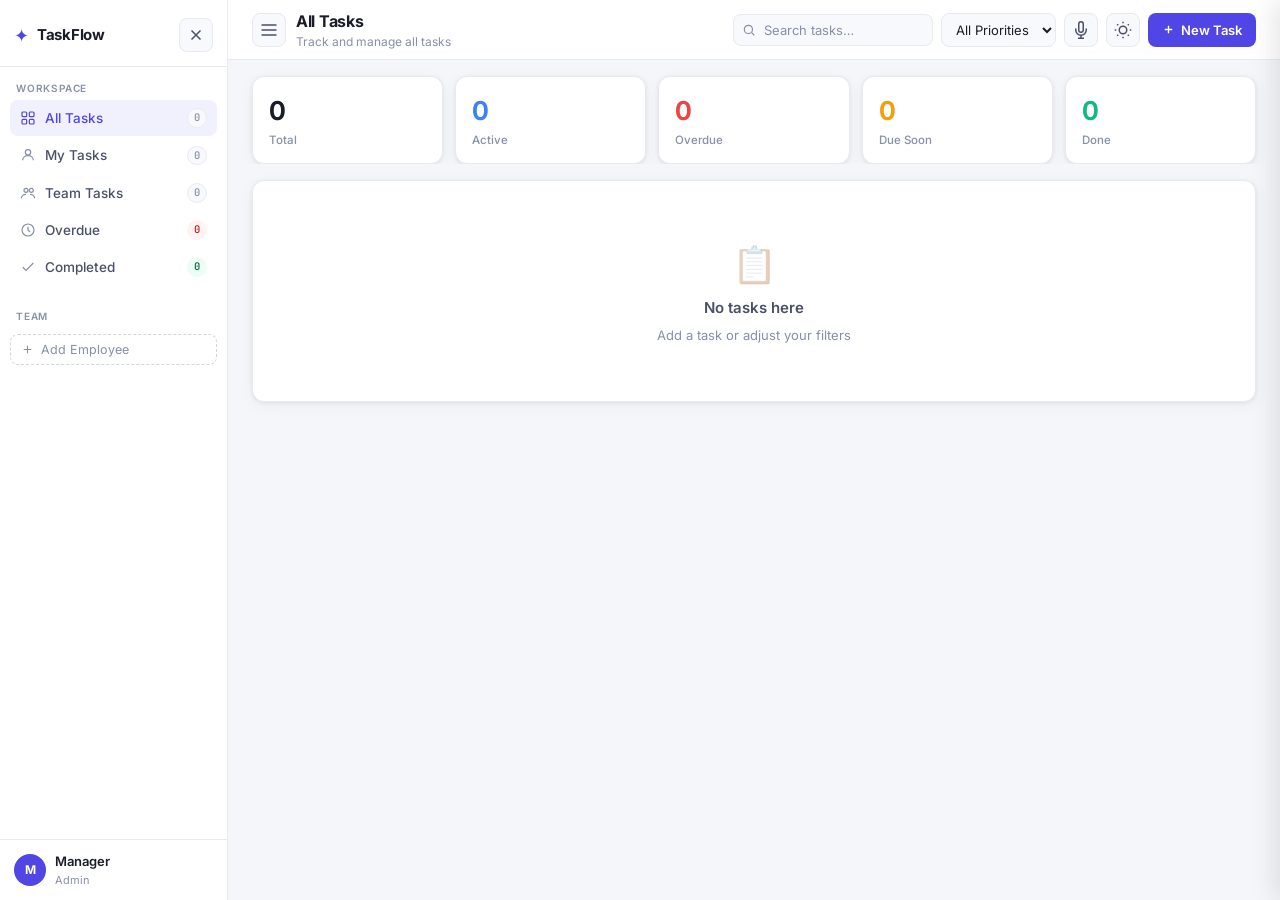
==== index.html @ 816b5caa "first commit" ====
<!DOCTYPE html>
<html lang="en" data-theme="light">
<head>
  <meta charset="UTF-8" />
  <meta name="viewport" content="width=device-width, initial-scale=1.0" />
  <title>TaskFlow</title>
  <link rel="stylesheet" href="style.css" />
  <link rel="preconnect" href="https://fonts.googleapis.com" />
  <link href="https://fonts.googleapis.com/css2?family=Inter:wght@300;400;500;600;700&family=JetBrains+Mono:wght@400;500&display=swap" rel="stylesheet" />
</head>
<body>

<div class="mob-overlay" id="mobOverlay"></div>

<!-- SIDEBAR -->
<aside class="sidebar" id="sidebar">
  <div class="sidebar-top">
    <div class="logo">
      <span class="logo-mark">✦</span>
      <span class="logo-label">TaskFlow</span>
    </div>
    <button class="icon-btn sidebar-close-btn" id="sidebarCloseBtn">
      <svg viewBox="0 0 24 24" fill="none" stroke="currentColor" stroke-width="2" width="18" height="18"><path d="M18 6L6 18M6 6l12 12"/></svg>
    </button>
  </div>

  <nav class="snav">
    <p class="nav-label">WORKSPACE</p>
    <ul class="nav-list">
      <li><a href="#" class="nav-link active" data-view="all">
        <svg class="ni" viewBox="0 0 24 24" fill="none" stroke="currentColor" stroke-width="1.8"><rect x="3" y="3" width="7" height="7" rx="1.5"/><rect x="14" y="3" width="7" height="7" rx="1.5"/><rect x="3" y="14" width="7" height="7" rx="1.5"/><rect x="14" y="14" width="7" height="7" rx="1.5"/></svg>
        All Tasks <span class="nb" id="badge-all">0</span>
      </a></li>
      <li><a href="#" class="nav-link" data-view="my">
        <svg class="ni" viewBox="0 0 24 24" fill="none" stroke="currentColor" stroke-width="1.8"><circle cx="12" cy="8" r="4"/><path d="M4 20c0-4 3.6-7 8-7s8 3 8 7"/></svg>
        My Tasks <span class="nb" id="badge-my">0</span>
      </a></li>
      <li><a href="#" class="nav-link" data-view="team">
        <svg class="ni" viewBox="0 0 24 24" fill="none" stroke="currentColor" stroke-width="1.8"><circle cx="9" cy="8" r="3"/><circle cx="17" cy="8" r="3"/><path d="M2 20c0-3.3 3-6 7-6"/><path d="M22 20c0-3.3-3-6-7-6"/></svg>
        Team Tasks <span class="nb" id="badge-team">0</span>
      </a></li>
      <li><a href="#" class="nav-link" data-view="overdue">
        <svg class="ni" viewBox="0 0 24 24" fill="none" stroke="currentColor" stroke-width="1.8"><circle cx="12" cy="12" r="9"/><path d="M12 7v5l3 3"/></svg>
        Overdue <span class="nb nb-red" id="badge-overdue">0</span>
      </a></li>
      <li><a href="#" class="nav-link" data-view="completed">
        <svg class="ni" viewBox="0 0 24 24" fill="none" stroke="currentColor" stroke-width="1.8"><path d="M20 6L9 17l-5-5"/></svg>
        Completed <span class="nb nb-green" id="badge-completed">0</span>
      </a></li>
    </ul>

    <p class="nav-label" style="margin-top:24px">TEAM</p>
    <ul class="nav-list" id="employeeNav"></ul>
    <button class="add-emp-btn" id="addEmployeeBtn">
      <svg viewBox="0 0 24 24" fill="none" stroke="currentColor" stroke-width="2" width="13" height="13"><path d="M12 5v14M5 12h14"/></svg>
      Add Employee
    </button>
  </nav>

  <div class="sidebar-footer">
    <div class="user-row">
      <div class="av av-indigo" id="userAvatar">M</div>
      <div>
        <div class="u-name" id="userNameSidebar">Manager</div>
        <div class="u-role">Admin</div>
      </div>
    </div>
  </div>
</aside>

<!-- MAIN -->
<div class="main" id="main">

  <header class="topbar">
    <div class="topbar-l">
      <button class="icon-btn mob-menu-btn" id="mobMenuBtn">
        <svg viewBox="0 0 24 24" fill="none" stroke="currentColor" stroke-width="2" width="20" height="20"><path d="M3 12h18M3 6h18M3 18h18"/></svg>
      </button>
      <div>
        <h1 class="pg-title" id="pageTitle">All Tasks</h1>
        <p class="pg-sub" id="pageSubtitle">Track and manage all tasks</p>
      </div>
    </div>
    <div class="topbar-r">
      <div class="search-wrap">
        <svg class="s-ico" viewBox="0 0 24 24" fill="none" stroke="currentColor" stroke-width="2"><circle cx="11" cy="11" r="7"/><path d="M21 21l-4.35-4.35"/></svg>
        <input type="text" id="searchInput" class="s-input" placeholder="Search tasks…" />
      </div>
      <select id="priorityFilter" class="filter-sel">
        <option value="">All Priorities</option>
        <option value="high">High</option>
        <option value="medium">Medium</option>
        <option value="low">Low</option>
      </select>
      <button class="icon-btn" id="voiceBtn" title="Voice to task">
        <svg viewBox="0 0 24 24" fill="none" stroke="currentColor" stroke-width="2" width="18" height="18"><path d="M12 1a3 3 0 013 3v8a3 3 0 01-6 0V4a3 3 0 013-3z"/><path d="M19 10v2a7 7 0 01-14 0v-2"/><line x1="12" y1="19" x2="12" y2="23"/><line x1="8" y1="23" x2="16" y2="23"/></svg>
      </button>
      <button class="icon-btn" id="darkToggle" title="Toggle dark mode">
        <svg id="sunIcon" viewBox="0 0 24 24" fill="none" stroke="currentColor" stroke-width="2" width="18" height="18"><circle cx="12" cy="12" r="5"/><path d="M12 1v2M12 21v2M4.22 4.22l1.42 1.42M18.36 18.36l1.42 1.42M1 12h2M21 12h2M4.22 19.78l1.42-1.42M18.36 5.64l1.42-1.42"/></svg>
        <svg id="moonIcon" viewBox="0 0 24 24" fill="none" stroke="currentColor" stroke-width="2" width="18" height="18" style="display:none"><path d="M21 12.79A9 9 0 1111.21 3 7 7 0 0021 12.79z"/></svg>
      </button>
      <button class="btn-primary" id="addTaskBtn">
        <svg viewBox="0 0 24 24" fill="none" stroke="currentColor" stroke-width="2.5" width="13" height="13"><path d="M12 5v14M5 12h14"/></svg>
        <span class="btn-label">New Task</span>
      </button>
    </div>
  </header>

  <section class="stats-row">
    <div class="stat-card">
      <div class="s-num" id="stat-total">0</div>
      <div class="s-lbl">Total</div>
    </div>
    <div class="stat-card c-blue">
      <div class="s-num" id="stat-active">0</div>
      <div class="s-lbl">Active</div>
    </div>
    <div class="stat-card c-red">
      <div class="s-num" id="stat-overdue">0</div>
      <div class="s-lbl">Overdue</div>
    </div>
    <div class="stat-card c-amber">
      <div class="s-num" id="stat-soon">0</div>
      <div class="s-lbl">Due Soon</div>
    </div>
    <div class="stat-card c-green">
      <div class="s-num" id="stat-done">0</div>
      <div class="s-lbl">Done</div>
    </div>
  </section>

  <section class="task-section">
    <div class="table-wrap">
      <table class="task-table" id="taskTable">
        <thead>
          <tr>
            <th class="tc-chk"></th>
            <th class="tc-task sortable" data-sort="title">Task <span class="sa">↕</span></th>
            <th class="tc-who sortable" data-sort="assignee">Assignee <span class="sa">↕</span></th>
            <th class="tc-pri sortable" data-sort="priority">Priority <span class="sa">↕</span></th>
            <th class="tc-date sortable hide-sm" data-sort="assignedDate">Assigned <span class="sa">↕</span></th>
            <th class="tc-date sortable" data-sort="dueDate">Due <span class="sa">↕</span></th>
            <th class="tc-status sortable hide-sm" data-sort="status">Status <span class="sa">↕</span></th>
            <th class="tc-act"></th>
          </tr>
        </thead>
        <tbody id="taskBody"></tbody>
      </table>
      <div class="empty-state" id="emptyState" style="display:none">
        <div class="e-ico">📋</div>
        <div class="e-title">No tasks here</div>
        <div class="e-sub">Add a task or adjust your filters</div>
      </div>
    </div>
  </section>
</div>

<!-- VOICE PANEL -->
<div class="vp-overlay" id="vpOverlay"></div>
<div class="voice-panel" id="voicePanel">
  <div class="vp-hd">
    <div class="vp-title">
      <svg viewBox="0 0 24 24" fill="none" stroke="currentColor" stroke-width="2" width="15" height="15"><path d="M12 1a3 3 0 013 3v8a3 3 0 01-6 0V4a3 3 0 013-3z"/><path d="M19 10v2a7 7 0 01-14 0v-2"/></svg>
      Voice to Task
    </div>
    <button class="icon-btn" id="vpClose">
      <svg viewBox="0 0 24 24" fill="none" stroke="currentColor" stroke-width="2" width="16" height="16"><path d="M18 6L6 18M6 6l12 12"/></svg>
    </button>
  </div>
  <div class="vp-body">
    <p class="vp-hint">Say the task, who it's for, priority, and due date.</p>
    <p class="vp-example"><em>"Design the homepage, assign to Sarah, high priority, due next Friday"</em></p>
    <div class="vp-transcript" id="vpTranscript">Tap the mic to start…</div>
    <div class="vp-parsed" id="vpParsed" style="display:none"></div>
    <button class="vp-mic" id="vpMicBtn">
      <svg viewBox="0 0 24 24" fill="none" stroke="currentColor" stroke-width="2" width="28" height="28"><path d="M12 1a3 3 0 013 3v8a3 3 0 01-6 0V4a3 3 0 013-3z"/><path d="M19 10v2a7 7 0 01-14 0v-2"/><line x1="12" y1="19" x2="12" y2="23"/><line x1="8" y1="23" x2="16" y2="23"/></svg>
    </button>
    <div class="vp-status" id="vpStatus">Ready</div>
    <div class="vp-acts" id="vpActions" style="display:none">
      <button class="btn-ghost" id="vpRetry">Retry</button>
      <button class="btn-primary" id="vpConfirm">Add Task</button>
    </div>
  </div>
</div>

<!-- MODAL: TASK -->
<div class="modal-overlay" id="taskModal">
  <div class="modal">
    <div class="modal-hd">
      <h2 class="modal-ttl" id="modalTitle">New Task</h2>
      <button class="icon-btn" id="modalClose">
        <svg viewBox="0 0 24 24" fill="none" stroke="currentColor" stroke-width="2.5" width="16" height="16"><path d="M18 6L6 18M6 6l12 12"/></svg>
      </button>
    </div>
    <div class="modal-body">
      <div class="fg">
        <label class="fl">Task Title <span class="req">*</span></label>
        <input type="text" class="fi" id="taskTitle" placeholder="What needs to be done?" />
      </div>
      <div class="fg">
        <label class="fl">Description</label>
        <textarea class="fi fi-ta" id="taskDesc" placeholder="Add details…" rows="2"></textarea>
      </div>
      <div class="fg-row">
        <div class="fg">
          <label class="fl">Assignee <span class="req">*</span></label>
          <select class="fi" id="taskAssignee"></select>
        </div>
        <div class="fg">
          <label class="fl">Priority</label>
          <select class="fi" id="taskPriority">
            <option value="high">🔴 High</option>
            <option value="medium" selected>🟡 Medium</option>
            <option value="low">🟢 Low</option>
          </select>
        </div>
      </div>
      <div class="fg-row">
        <div class="fg">
          <label class="fl">Assigned Date</label>
          <input type="date" class="fi" id="taskAssignedDate" />
        </div>
        <div class="fg">
          <label class="fl">Due Date <span class="req">*</span></label>
          <input type="date" class="fi" id="taskDueDate" />
        </div>
      </div>
      <div class="fg">
        <label class="fl">Tags</label>
        <input type="text" class="fi" id="taskTags" placeholder="design, urgent (comma-separated)" />
      </div>
    </div>
    <div class="modal-ft">
      <button class="btn-ghost" id="modalCancel">Cancel</button>
      <button class="btn-primary" id="modalSave">Save Task</button>
    </div>
  </div>
</div>

<!-- MODAL: EMPLOYEE -->
<div class="modal-overlay" id="employeeModal">
  <div class="modal modal-sm">
    <div class="modal-hd">
      <h2 class="modal-ttl">Add Employee</h2>
      <button class="icon-btn" id="empModalClose">
        <svg viewBox="0 0 24 24" fill="none" stroke="currentColor" stroke-width="2.5" width="16" height="16"><path d="M18 6L6 18M6 6l12 12"/></svg>
      </button>
    </div>
    <div class="modal-body">
      <div class="fg">
        <label class="fl">Name <span class="req">*</span></label>
        <input type="text" class="fi" id="empName" placeholder="Full name" />
      </div>
      <div class="fg">
        <label class="fl">Role</label>
        <input type="text" class="fi" id="empRole" placeholder="e.g. Designer" />
      </div>
    </div>
    <div class="modal-ft">
      <button class="btn-ghost" id="empModalCancel">Cancel</button>
      <button class="btn-primary" id="empModalSave">Add</button>
    </div>
  </div>
</div>

<!-- DRAWER -->
<div class="drawer-bg" id="drawerBg"></div>
<aside class="drawer" id="taskDrawer">
  <div class="drawer-hd">
    <h2 class="drawer-ttl" id="drawerTaskTitle">Task Detail</h2>
    <button class="icon-btn" id="drawerClose">
      <svg viewBox="0 0 24 24" fill="none" stroke="currentColor" stroke-width="2.5" width="16" height="16"><path d="M18 6L6 18M6 6l12 12"/></svg>
    </button>
  </div>
  <div class="drawer-body" id="drawerBody"></div>
</aside>

<div class="toast" id="toast"></div>

<script src="storage.js"></script>
<script src="app.js"></script>
</body>
</html>
---- style.css ----
/* ─── RESET ─────────────────────────────────────────── */
*, *::before, *::after { box-sizing: border-box; margin: 0; padding: 0; }
html { height: 100%; }
body { height: 100%; font-family: 'Inter', system-ui, sans-serif; font-size: 14px; line-height: 1.5; -webkit-font-smoothing: antialiased; }

/* ─── TOKENS: LIGHT ──────────────────────────────────── */
:root {
  --bg:          #f5f6fa;
  --surface:     #ffffff;
  --surface2:    #f8f9fc;
  --border:      #e8eaf0;
  --border2:     #d0d5e0;

  --text:        #1a1d27;
  --text2:       #4a5068;
  --text3:       #8890a8;

  --indigo:      #4f46e5;
  --indigo-h:    #4338ca;
  --indigo-bg:   #eef2ff;
  --indigo-soft: rgba(79,70,229,.08);

  --red:         #ef4444;
  --red-bg:      #fef2f2;
  --red-text:    #b91c1c;

  --amber:       #f59e0b;
  --amber-bg:    #fffbeb;
  --amber-text:  #92400e;

  --green:       #10b981;
  --green-bg:    #ecfdf5;
  --green-text:  #065f46;

  --blue:        #3b82f6;
  --blue-bg:     #eff6ff;

  --sidebar-w:   228px;
  --topbar-h:    60px;
  --radius:      8px;
  --radius-lg:   12px;
  --shadow:      0 1px 4px rgba(0,0,0,.07), 0 4px 16px rgba(0,0,0,.04);
  --shadow-lg:   0 8px 32px rgba(0,0,0,.12);
}

/* ─── TOKENS: DARK ───────────────────────────────────── */
[data-theme="dark"] {
  --bg:          #0f1117;
  --surface:     #1a1d27;
  --surface2:    #1f2235;
  --border:      #2a2e42;
  --border2:     #353a52;

  --text:        #e8eaf0;
  --text2:       #9098b8;
  --text3:       #545d7a;

  --indigo:      #6366f1;
  --indigo-h:    #818cf8;
  --indigo-bg:   #1e1f3a;
  --indigo-soft: rgba(99,102,241,.12);

  --red:         #f87171;
  --red-bg:      #2d1a1a;
  --red-text:    #fca5a5;

  --amber:       #fbbf24;
  --amber-bg:    #271f0d;
  --amber-text:  #fcd34d;

  --green:       #34d399;
  --green-bg:    #0d2620;
  --green-text:  #6ee7b7;

  --blue:        #60a5fa;
  --blue-bg:     #0d1f3a;

  --shadow:      0 1px 4px rgba(0,0,0,.3), 0 4px 16px rgba(0,0,0,.2);
  --shadow-lg:   0 8px 32px rgba(0,0,0,.5);
}

/* ─── LAYOUT ─────────────────────────────────────────── */
body { background: var(--bg); color: var(--text); display: flex; }

.mob-overlay {
  display: none;
  position: fixed; inset: 0;
  background: rgba(0,0,0,.45);
  z-index: 90;
}
.mob-overlay.show { display: block; }

/* ─── SIDEBAR ────────────────────────────────────────── */
.sidebar {
  width: var(--sidebar-w);
  height: 100vh;
  position: fixed; top: 0; left: 0;
  background: var(--surface);
  border-right: 1px solid var(--border);
  display: flex; flex-direction: column;
  z-index: 100;
  transition: transform .25s cubic-bezier(.4,0,.2,1);
  overflow: hidden;
}

.sidebar-top {
  display: flex; align-items: center; justify-content: space-between;
  padding: 18px 14px 14px;
  border-bottom: 1px solid var(--border);
  flex-shrink: 0;
}

.logo { display: flex; align-items: center; gap: 8px; }
.logo-mark { font-size: 18px; color: var(--indigo); }
.logo-label { font-size: 15px; font-weight: 700; color: var(--text); letter-spacing: -.3px; }

.sidebar-close-btn { display: none; }

.snav {
  flex: 1; overflow-y: auto; padding: 14px 10px;
  scrollbar-width: none;
}
.snav::-webkit-scrollbar { display: none; }

.nav-label {
  font-size: 10px; font-weight: 600; letter-spacing: .8px;
  color: var(--text3); padding: 0 6px; margin-bottom: 4px;
}

.nav-list { list-style: none; display: flex; flex-direction: column; gap: 1px; }

.nav-link {
  display: flex; align-items: center; gap: 9px;
  padding: 8px 10px; border-radius: var(--radius);
  color: var(--text2); text-decoration: none;
  font-size: 13.5px; font-weight: 500; cursor: pointer;
  transition: background .13s, color .13s;
  white-space: nowrap; overflow: hidden;
  position: relative;
}
.nav-link:hover { background: var(--surface2); color: var(--text); }
.nav-link.active { background: var(--indigo-soft); color: var(--indigo); }
.nav-link.active .ni { stroke: var(--indigo); }

.ni { width: 16px; height: 16px; flex-shrink: 0; stroke: var(--text3); transition: stroke .13s; }
.nav-link:hover .ni { stroke: var(--text); }

.nb {
  margin-left: auto; background: var(--surface2);
  color: var(--text3); font-family: 'JetBrains Mono', monospace;
  font-size: 10.5px; font-weight: 500;
  padding: 1px 6px; border-radius: 20px; flex-shrink: 0;
  border: 1px solid var(--border);
}
.nb-red { background: var(--red-bg); color: var(--red-text); border-color: transparent; }
.nb-green { background: var(--green-bg); color: var(--green-text); border-color: transparent; }

.av-nav {
  width: 22px; height: 22px; border-radius: 50%;
  color: #fff; font-size: 10px; font-weight: 700;
  display: flex; align-items: center; justify-content: center;
  flex-shrink: 0;
}

.emp-del {
  margin-left: auto; background: none; border: none;
  color: var(--text3); cursor: pointer; font-size: 15px;
  width: 18px; height: 18px; border-radius: 50%;
  display: flex; align-items: center; justify-content: center;
  opacity: 0; transition: opacity .13s, background .13s, color .13s;
  flex-shrink: 0;
}
.nav-link:hover .emp-del { opacity: 1; }
.emp-del:hover { background: var(--red-bg); color: var(--red); }

.add-emp-btn {
  display: flex; align-items: center; gap: 7px;
  width: 100%; padding: 7px 10px; margin-top: 6px;
  background: none; border: 1.5px dashed var(--border2);
  border-radius: var(--radius); color: var(--text3);
  font-size: 12.5px; font-family: 'Inter', sans-serif;
  cursor: pointer; transition: border-color .13s, color .13s;
}
.add-emp-btn:hover { border-color: var(--indigo); color: var(--indigo); }

.sidebar-footer {
  padding: 12px 14px; border-top: 1px solid var(--border); flex-shrink: 0;
}
.user-row { display: flex; align-items: center; gap: 9px; }
.av {
  width: 32px; height: 32px; border-radius: 50%; flex-shrink: 0;
  color: #fff; font-size: 12px; font-weight: 700;
  display: flex; align-items: center; justify-content: center;
}
.av-indigo { background: var(--indigo); }
.u-name { font-size: 13px; font-weight: 600; color: var(--text); }
.u-role { font-size: 11px; color: var(--text3); }

/* ─── MAIN ───────────────────────────────────────────── */
.main {
  margin-left: var(--sidebar-w);
  flex: 1; min-height: 100vh; display: flex; flex-direction: column;
  transition: margin-left .25s cubic-bezier(.4,0,.2,1);
}

/* ─── TOPBAR ─────────────────────────────────────────── */
.topbar {
  display: flex; align-items: center; justify-content: space-between;
  gap: 12px; padding: 0 24px;
  height: var(--topbar-h); flex-shrink: 0;
  background: var(--surface); border-bottom: 1px solid var(--border);
  position: sticky; top: 0; z-index: 50;
  flex-wrap: wrap;
}

.topbar-l { display: flex; align-items: center; gap: 10px; }
.pg-title { font-size: 16px; font-weight: 700; color: var(--text); letter-spacing: -.3px; }
.pg-sub { font-size: 12px; color: var(--text3); }

.topbar-r { display: flex; align-items: center; gap: 8px; }

.mob-menu-btn { display: none; }

.search-wrap { position: relative; }
.s-ico {
  position: absolute; left: 9px; top: 50%; transform: translateY(-50%);
  color: var(--text3); width: 14px; height: 14px; pointer-events: none;
}
.s-input {
  padding: 7px 10px 7px 30px;
  border: 1.5px solid var(--border); border-radius: var(--radius);
  background: var(--surface2); color: var(--text);
  font-family: 'Inter', sans-serif; font-size: 13px;
  width: 200px; outline: none;
  transition: border-color .13s, box-shadow .13s, width .2s;
}
.s-input:focus {
  border-color: var(--indigo); width: 240px;
  box-shadow: 0 0 0 3px var(--indigo-soft);
}
.s-input::placeholder { color: var(--text3); }

.filter-sel {
  padding: 7px 10px; border: 1.5px solid var(--border);
  border-radius: var(--radius); background: var(--surface2);
  color: var(--text); font-family: 'Inter', sans-serif;
  font-size: 13px; cursor: pointer; outline: none;
}

/* ─── BUTTONS ────────────────────────────────────────── */
.icon-btn {
  width: 34px; height: 34px; border-radius: var(--radius);
  background: var(--surface2); border: 1.5px solid var(--border);
  color: var(--text2); cursor: pointer;
  display: flex; align-items: center; justify-content: center;
  transition: background .13s, color .13s, border-color .13s;
  flex-shrink: 0;
}
.icon-btn:hover { background: var(--border); color: var(--text); }
.icon-btn.active { background: var(--indigo-soft); border-color: var(--indigo); color: var(--indigo); }

.btn-primary {
  display: inline-flex; align-items: center; gap: 6px;
  padding: 0 14px; height: 34px;
  background: var(--indigo); color: #fff;
  border: none; border-radius: var(--radius);
  font-family: 'Inter', sans-serif; font-size: 13px; font-weight: 600;
  cursor: pointer; white-space: nowrap;
  transition: background .13s, transform .1s, box-shadow .13s;
}
.btn-primary:hover { background: var(--indigo-h); box-shadow: 0 4px 12px rgba(79,70,229,.3); }
.btn-primary:active { transform: scale(.97); }

.btn-ghost {
  display: inline-flex; align-items: center; gap: 6px;
  padding: 0 14px; height: 34px;
  background: var(--surface2); color: var(--text2);
  border: 1.5px solid var(--border); border-radius: var(--radius);
  font-family: 'Inter', sans-serif; font-size: 13px; font-weight: 500;
  cursor: pointer; transition: background .13s;
}
.btn-ghost:hover { background: var(--border); }

.btn-success {
  display: inline-flex; align-items: center; gap: 6px;
  padding: 0 14px; height: 34px;
  background: var(--green); color: #fff;
  border: none; border-radius: var(--radius);
  font-family: 'Inter', sans-serif; font-size: 13px; font-weight: 600;
  cursor: pointer; transition: background .13s;
}
.btn-success:hover { background: #059669; }

/* ─── STATS ──────────────────────────────────────────── */
.stats-row {
  display: flex; gap: 12px;
  padding: 16px 24px 0; flex-wrap: nowrap; overflow-x: auto;
  scrollbar-width: none;
}
.stats-row::-webkit-scrollbar { display: none; }

.stat-card {
  flex: 1; min-width: 90px;
  background: var(--surface); border: 1px solid var(--border);
  border-radius: var(--radius-lg); padding: 14px 16px;
  box-shadow: var(--shadow);
}
.s-num {
  font-size: 26px; font-weight: 700; letter-spacing: -1px;
  color: var(--text); font-variant-numeric: tabular-nums;
}
.s-lbl { font-size: 11.5px; color: var(--text3); margin-top: 2px; font-weight: 500; }

.c-blue .s-num { color: var(--blue); }
.c-red .s-num  { color: var(--red); }
.c-amber .s-num { color: var(--amber); }
.c-green .s-num { color: var(--green); }

/* ─── TASK TABLE ─────────────────────────────────────── */
.task-section { padding: 16px 24px 40px; flex: 1; }

.table-wrap {
  background: var(--surface); border: 1px solid var(--border);
  border-radius: var(--radius-lg); box-shadow: var(--shadow);
  overflow: hidden;
}

.task-table { width: 100%; border-collapse: collapse; font-size: 13px; }

.task-table thead th {
  background: var(--surface2); color: var(--text3);
  font-size: 11px; font-weight: 600; letter-spacing: .4px;
  text-transform: uppercase; padding: 10px 12px;
  text-align: left; border-bottom: 1px solid var(--border);
  white-space: nowrap; user-select: none;
}
.task-table thead th.sortable { cursor: pointer; }
.task-table thead th.sortable:hover { color: var(--text2); }
.sa { font-size: 9px; margin-left: 2px; }

.task-table tbody tr {
  border-bottom: 1px solid var(--border);
  transition: background .1s; cursor: pointer;
}
.task-table tbody tr:last-child { border-bottom: none; }
.task-table tbody tr:hover { background: var(--surface2); }

.task-table td { padding: 11px 12px; vertical-align: middle; }

.tc-chk { width: 36px; padding-left: 14px !important; }
.tc-task { min-width: 180px; }
.tc-who { width: 150px; }
.tc-pri { width: 90px; }
.tc-date { width: 110px; }
.tc-status { width: 100px; }
.tc-act { width: 72px; }

/* Row state indicators */
.row-overdue td:first-child { box-shadow: inset 3px 0 0 var(--red); }
.row-soon    td:first-child { box-shadow: inset 3px 0 0 var(--amber); }
.row-done { opacity: .55; }
.row-done .t-title { text-decoration: line-through; color: var(--text3); }

/* Task title cell */
.t-cell { display: flex; flex-direction: column; gap: 3px; }
.t-title { font-weight: 500; color: var(--text); line-height: 1.3; }
.t-tags { display: flex; gap: 3px; flex-wrap: wrap; }
.tag {
  font-size: 10.5px; background: var(--indigo-bg);
  color: var(--indigo); padding: 1px 6px; border-radius: 20px; font-weight: 500;
}

/* Assignee */
.who-chip { display: flex; align-items: center; gap: 7px; }
.who-av {
  width: 24px; height: 24px; border-radius: 50%;
  color: #fff; font-size: 10px; font-weight: 700;
  display: flex; align-items: center; justify-content: center; flex-shrink: 0;
}
.who-name { font-size: 12.5px; color: var(--text2); }

/* Date */
.dt { font-family: 'JetBrains Mono', monospace; font-size: 12px; color: var(--text2); }
.dt-over { color: var(--red); font-weight: 600; }
.dt-soon  { color: var(--amber); font-weight: 600; }

/* Badges */
.badge {
  display: inline-flex; align-items: center;
  padding: 2px 8px; border-radius: 20px;
  font-size: 11.5px; font-weight: 600; white-space: nowrap;
}
.b-ok     { background: var(--green-bg); color: var(--green-text); }
.b-over   { background: var(--red-bg); color: var(--red-text); }
.b-soon   { background: var(--amber-bg); color: var(--amber-text); }
.b-done   { background: var(--indigo-bg); color: var(--indigo); }
.b-none   { background: var(--surface2); color: var(--text3); }

.bp-high   { background: var(--red-bg); color: var(--red-text); }
.bp-medium { background: var(--amber-bg); color: var(--amber-text); }
.bp-low    { background: var(--green-bg); color: var(--green-text); }

/* Row actions */
.row-acts { display: flex; gap: 3px; opacity: 0; transition: opacity .13s; }
.task-table tbody tr:hover .row-acts { opacity: 1; }
.ra-btn {
  width: 28px; height: 28px; border: none;
  background: var(--surface2); border-radius: 6px;
  color: var(--text3); cursor: pointer;
  display: flex; align-items: center; justify-content: center;
  transition: background .13s, color .13s;
}
.ra-btn:hover { background: var(--indigo-bg); color: var(--indigo); }
.ra-del:hover { background: var(--red-bg); color: var(--red); }

/* Checkbox */
input[type="checkbox"] {
  width: 15px; height: 15px; cursor: pointer; accent-color: var(--indigo);
}

/* Empty state */
.empty-state {
  display: flex; flex-direction: column; align-items: center;
  justify-content: center; padding: 56px 20px; gap: 6px; text-align: center;
}
.e-ico { font-size: 36px; opacity: .35; }
.e-title { font-size: 15px; font-weight: 600; color: var(--text2); }
.e-sub { font-size: 13px; color: var(--text3); }

/* ─── VOICE PANEL ────────────────────────────────────── */
.vp-overlay {
  display: none; position: fixed; inset: 0;
  background: rgba(0,0,0,.4); z-index: 195;
}
.vp-overlay.show { display: block; }

.voice-panel {
  position: fixed; bottom: 24px; right: 24px;
  width: 340px;
  background: var(--surface); border: 1px solid var(--border);
  border-radius: var(--radius-lg); box-shadow: var(--shadow-lg);
  z-index: 200;
  transform: translateY(20px) scale(.96);
  opacity: 0; pointer-events: none;
  transition: transform .22s cubic-bezier(.4,0,.2,1), opacity .22s;
}
.voice-panel.show {
  transform: translateY(0) scale(1);
  opacity: 1; pointer-events: all;
}

.vp-hd {
  display: flex; align-items: center; justify-content: space-between;
  padding: 14px 16px 10px; border-bottom: 1px solid var(--border);
}
.vp-title {
  display: flex; align-items: center; gap: 7px;
  font-size: 13.5px; font-weight: 600; color: var(--text);
}
.vp-body {
  padding: 16px; display: flex; flex-direction: column;
  align-items: center; gap: 12px;
}
.vp-hint { font-size: 12px; color: var(--text3); text-align: center; }
.vp-example { font-size: 11.5px; color: var(--text3); text-align: center; line-height: 1.5; }

.vp-transcript {
  width: 100%; min-height: 54px; padding: 10px 12px;
  background: var(--surface2); border: 1px solid var(--border);
  border-radius: var(--radius); font-size: 13px; color: var(--text2);
  line-height: 1.5; text-align: center;
}
.vp-parsed {
  width: 100%; padding: 10px 12px;
  background: var(--green-bg); border: 1px solid var(--green);
  border-radius: var(--radius); font-size: 12px; color: var(--green-text);
  line-height: 1.7;
}

.vp-mic {
  width: 60px; height: 60px; border-radius: 50%;
  background: var(--indigo); color: #fff; border: none; cursor: pointer;
  display: flex; align-items: center; justify-content: center;
  transition: background .13s, transform .1s, box-shadow .13s;
  box-shadow: 0 4px 16px rgba(79,70,229,.35);
}
.vp-mic:hover { background: var(--indigo-h); transform: scale(1.05); }
.vp-mic.recording {
  background: var(--red); animation: pulse 1.2s ease-in-out infinite;
  box-shadow: 0 4px 16px rgba(239,68,68,.4);
}
@keyframes pulse {
  0%, 100% { transform: scale(1); }
  50% { transform: scale(1.08); }
}

.vp-status { font-size: 12px; color: var(--text3); }
.vp-acts { display: flex; gap: 8px; width: 100%; }
.vp-acts .btn-ghost, .vp-acts .btn-primary { flex: 1; justify-content: center; }

/* ─── MODALS ─────────────────────────────────────────── */
.modal-overlay {
  position: fixed; inset: 0;
  background: rgba(0,0,0,.45); backdrop-filter: blur(2px);
  z-index: 300; display: none;
  align-items: center; justify-content: center; padding: 16px;
}
.modal-overlay.open { display: flex; }

.modal {
  background: var(--surface); border: 1px solid var(--border);
  border-radius: var(--radius-lg); width: 100%; max-width: 480px;
  box-shadow: var(--shadow-lg); animation: slideUp .2s ease;
  max-height: 90vh; display: flex; flex-direction: column;
}
.modal-sm { max-width: 360px; }

@keyframes slideUp {
  from { opacity: 0; transform: translateY(16px); }
  to   { opacity: 1; transform: translateY(0); }
}

.modal-hd {
  display: flex; align-items: center; justify-content: space-between;
  padding: 18px 20px 14px; border-bottom: 1px solid var(--border); flex-shrink: 0;
}
.modal-ttl { font-size: 15px; font-weight: 700; color: var(--text); }

.modal-body {
  padding: 18px 20px; display: flex; flex-direction: column;
  gap: 14px; overflow-y: auto;
}
.modal-ft {
  display: flex; justify-content: flex-end; gap: 8px;
  padding: 14px 20px; border-top: 1px solid var(--border); flex-shrink: 0;
}

/* Form */
.fg { display: flex; flex-direction: column; gap: 4px; }
.fg-row { display: grid; grid-template-columns: 1fr 1fr; gap: 12px; }
.fl { font-size: 12px; font-weight: 600; color: var(--text2); }
.req { color: var(--red); }

.fi {
  padding: 8px 10px; border: 1.5px solid var(--border);
  border-radius: var(--radius); background: var(--surface2);
  color: var(--text); font-family: 'Inter', sans-serif; font-size: 13px;
  outline: none; width: 100%;
  transition: border-color .13s, box-shadow .13s;
}
.fi:focus { border-color: var(--indigo); box-shadow: 0 0 0 3px var(--indigo-soft); }
.fi::placeholder { color: var(--text3); }
.fi-ta { resize: vertical; min-height: 60px; }
.fi.err { border-color: var(--red); box-shadow: 0 0 0 3px var(--red-bg); animation: shake .3s ease; }
@keyframes shake {
  0%,100% { transform: translateX(0); }
  25%      { transform: translateX(-4px); }
  75%      { transform: translateX(4px); }
}

/* ─── DRAWER ─────────────────────────────────────────── */
.drawer-bg {
  display: none; position: fixed; inset: 0;
  background: rgba(0,0,0,.35); z-index: 150;
}
.drawer-bg.show { display: block; }

.drawer {
  position: fixed; top: 0; right: 0;
  width: 340px; height: 100vh;
  background: var(--surface); border-left: 1px solid var(--border);
  box-shadow: -6px 0 24px rgba(0,0,0,.10);
  z-index: 160; display: flex; flex-direction: column;
  transform: translateX(100%);
  transition: transform .24s cubic-bezier(.4,0,.2,1);
}
.drawer.open { transform: translateX(0); }

.drawer-hd {
  display: flex; align-items: center; justify-content: space-between;
  padding: 18px 18px 14px; border-bottom: 1px solid var(--border); flex-shrink: 0;
}
.drawer-ttl { font-size: 14px; font-weight: 700; color: var(--text); flex: 1; margin-right: 10px; }
.drawer-body { flex: 1; overflow-y: auto; padding: 18px; display: flex; flex-direction: column; gap: 16px; }

.d-row { display: flex; gap: 16px; }
.d-field { display: flex; flex-direction: column; gap: 5px; flex: 1; }
.d-label { font-size: 10.5px; font-weight: 600; letter-spacing: .5px; text-transform: uppercase; color: var(--text3); }
.d-val { font-size: 13px; color: var(--text2); font-family: 'JetBrains Mono', monospace; }
.d-desc { font-size: 13px; color: var(--text2); line-height: 1.6; white-space: pre-wrap; }
.d-acts { display: flex; flex-direction: column; gap: 8px; margin-top: auto; padding-top: 12px; border-top: 1px solid var(--border); }

/* ─── TOAST ──────────────────────────────────────────── */
.toast {
  position: fixed; bottom: 20px; left: 50%; z-index: 9999;
  transform: translateX(-50%) translateY(12px);
  background: var(--text); color: var(--surface);
  padding: 9px 18px; border-radius: 30px;
  font-size: 13px; font-weight: 500;
  opacity: 0; pointer-events: none;
  transition: opacity .2s, transform .2s;
  white-space: nowrap;
}
.toast.show { opacity: 1; transform: translateX(-50%) translateY(0); }

/* ─── SCROLLBAR ──────────────────────────────────────── */
::-webkit-scrollbar { width: 4px; height: 4px; }
::-webkit-scrollbar-track { background: transparent; }
::-webkit-scrollbar-thumb { background: var(--border2); border-radius: 10px; }

/* ─── HIDE helpers ───────────────────────────────────── */
.hide-sm { }

/* ─── RESPONSIVE: ≤ 900px ────────────────────────────── */
@media (max-width: 900px) {
  :root { --sidebar-w: 228px; }

  .sidebar {
    transform: translateX(-100%);
    box-shadow: var(--shadow-lg);
  }
  .sidebar.mob-open { transform: translateX(0); }
  .sidebar-close-btn { display: flex; }
  .mob-menu-btn { display: flex; }
  .main { margin-left: 0; }

  .hide-sm { display: none; }

  .stats-row { padding: 12px 16px 0; gap: 8px; }
  .stat-card { padding: 10px 12px; min-width: 70px; }
  .s-num { font-size: 22px; }

  .topbar { padding: 0 16px; }
  .pg-sub { display: none; }

  .task-section { padding: 12px 16px 30px; }

  .filter-sel { display: none; }

  .s-input { width: 160px; }
  .s-input:focus { width: 180px; }
}

/* ─── RESPONSIVE: ≤ 600px ────────────────────────────── */
@media (max-width: 600px) {
  .topbar { height: auto; padding: 10px 14px; }
  .topbar-r { gap: 6px; }
  .btn-label { display: none; }
  .btn-primary { padding: 0 10px; }

  .s-input { width: 130px; }
  .s-input:focus { width: 150px; }

  .stats-row { padding: 10px 14px 0; }
  .stat-card { padding: 9px 10px; min-width: 60px; }
  .s-num { font-size: 20px; }
  .s-lbl { font-size: 10.5px; }

  .task-section { padding: 10px 14px 24px; }

  .tc-who, .tc-pri { display: none; }

  .modal { border-radius: var(--radius); }
  .fg-row { grid-template-columns: 1fr; }

  .drawer { width: 100%; border-radius: var(--radius-lg) var(--radius-lg) 0 0; height: 85vh; top: auto; bottom: 0; transform: translateY(100%); }
  .drawer.open { transform: translateY(0); }

  .voice-panel { width: calc(100vw - 28px); right: 14px; bottom: 14px; }
}

/* ─── RESPONSIVE: ≤ 400px ────────────────────────────── */
@media (max-width: 400px) {
  .tc-date { display: none; }
}
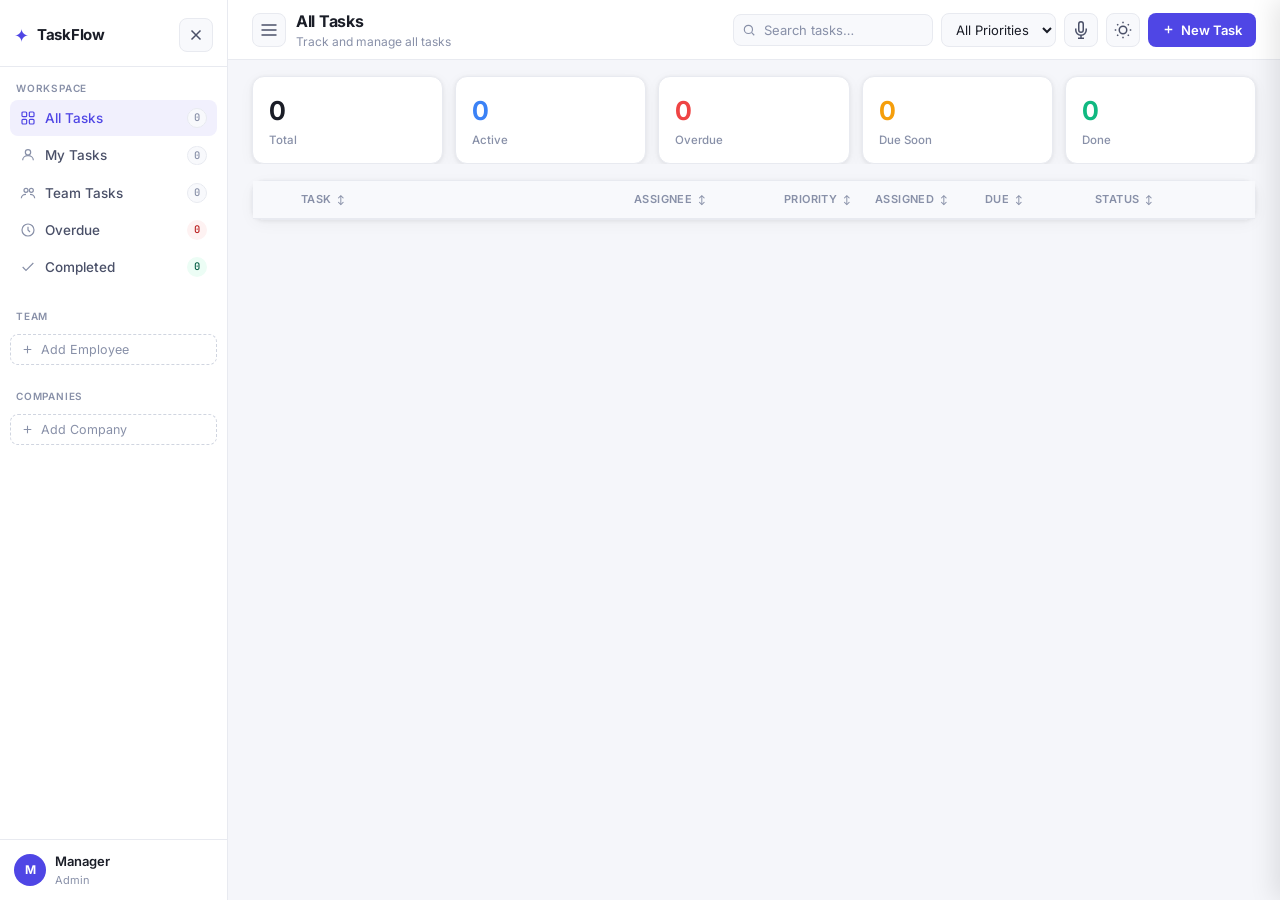
==== commit 556cb168: "Add Company Feature" ====
--- a/index.html
+++ b/index.html
@@ -54,6 +54,13 @@
     <button class="add-emp-btn" id="addEmployeeBtn">
       <svg viewBox="0 0 24 24" fill="none" stroke="currentColor" stroke-width="2" width="13" height="13"><path d="M12 5v14M5 12h14"/></svg>
       Add Employee
+    </button>
+
+    <p class="nav-label" style="margin-top:24px">COMPANIES</p>
+    <ul class="nav-list" id="companyNav"></ul>
+    <button class="add-emp-btn" id="addCompanyBtn">
+      <svg viewBox="0 0 24 24" fill="none" stroke="currentColor" stroke-width="2" width="13" height="13"><path d="M12 5v14M5 12h14"/></svg>
+      Add Company
     </button>
   </nav>
 
@@ -215,6 +222,12 @@
           </select>
         </div>
       </div>
+      <div class="fg">
+        <label class="fl">Company</label>
+        <select class="fi" id="taskCompany">
+          <option value="">No Company</option>
+        </select>
+      </div>
       <div class="fg-row">
         <div class="fg">
           <label class="fl">Assigned Date</label>
@@ -263,6 +276,28 @@
   </div>
 </div>
 
+<!-- MODAL: COMPANY -->
+<div class="modal-overlay" id="companyModal">
+  <div class="modal modal-sm">
+    <div class="modal-hd">
+      <h2 class="modal-ttl">Add Company</h2>
+      <button class="icon-btn" id="coModalClose">
+        <svg viewBox="0 0 24 24" fill="none" stroke="currentColor" stroke-width="2.5" width="16" height="16"><path d="M18 6L6 18M6 6l12 12"/></svg>
+      </button>
+    </div>
+    <div class="modal-body">
+      <div class="fg">
+        <label class="fl">Company Name <span class="req">*</span></label>
+        <input type="text" class="fi" id="coName" placeholder="e.g. Acme Corp" />
+      </div>
+    </div>
+    <div class="modal-ft">
+      <button class="btn-ghost" id="coModalCancel">Cancel</button>
+      <button class="btn-primary" id="coModalSave">Add</button>
+    </div>
+  </div>
+</div>
+
 <!-- DRAWER -->
 <div class="drawer-bg" id="drawerBg"></div>
 <aside class="drawer" id="taskDrawer">
--- a/style.css
+++ b/style.css
@@ -99,7 +99,7 @@
   border-right: 1px solid var(--border);
   display: flex; flex-direction: column;
   z-index: 100;
-  transition: transform .25s cubic-bezier(.4,0,.2,1);
+  transition: transform .25s cubic-bezier(.4,0,.2,1), width .25s cubic-bezier(.4,0,.2,1);
   overflow: hidden;
 }
 
@@ -114,7 +114,10 @@
 .logo-mark { font-size: 18px; color: var(--indigo); }
 .logo-label { font-size: 15px; font-weight: 700; color: var(--text); letter-spacing: -.3px; }
 
-.sidebar-close-btn { display: none; }
+.sidebar-close-btn { display: flex; }
+.sidebar.collapsed { width: 0; border-right: none; }
+.sidebar.collapsed ~ .main,
+.main.sidebar-collapsed { margin-left: 0; }
 
 .snav {
   flex: 1; overflow-y: auto; padding: 14px 10px;
@@ -317,15 +320,17 @@
 .c-green .s-num { color: var(--green); }
 
 /* ─── TASK TABLE ─────────────────────────────────────── */
-.task-section { padding: 16px 24px 40px; flex: 1; }
+.task-section { padding: 16px 24px 40px; flex: 1; overflow: visible; }
 
 .table-wrap {
   background: var(--surface); border: 1px solid var(--border);
   border-radius: var(--radius-lg); box-shadow: var(--shadow);
-  overflow: hidden;
+  overflow: visible;
 }
 
 .task-table { width: 100%; border-collapse: collapse; font-size: 13px; }
+
+.task-table thead tr { position: relative; z-index: 20; }
 
 .task-table thead th {
   background: var(--surface2); color: var(--text3);
@@ -426,6 +431,69 @@
 .e-ico { font-size: 36px; opacity: .35; }
 .e-title { font-size: 15px; font-weight: 600; color: var(--text2); }
 .e-sub { font-size: 13px; color: var(--text3); }
+
+/* ─── PAGE LOAD ANIMATION ────────────────────────────── */
+@keyframes fadeUp {
+  from { opacity: 0; transform: translateY(18px); }
+  to   { opacity: 1; transform: translateY(0); }
+}
+
+@media (min-width: 901px) {
+  .sidebar { animation: fadeUp .35s ease both; }
+}
+
+.topbar      { animation: fadeUp .35s .08s ease both; }
+.stats-row   { animation: fadeUp .35s .16s ease both; }
+.task-section{ animation: fadeUp .35s .24s ease both; }
+
+/* ─── STAT CARDS hover lift ──────────────────────────── */
+.stat-card {
+  transition: transform .2s ease, box-shadow .2s ease;
+}
+.stat-card:hover {
+  transform: translateY(-4px);
+  box-shadow: 0 8px 24px rgba(0,0,0,.12);
+}
+
+/* ─── TASK ROW hover lift ────────────────────────────── */
+/* REPLACE the existing task row hover rules with: */
+.task-table tbody tr {
+  border-bottom: 1px solid var(--border);
+  transition: background .15s, transform .2s ease, box-shadow .2s ease;
+  cursor: pointer;
+  position: relative;
+}
+.task-table tbody tr:hover {
+  background: var(--surface2);
+  transform: translateY(-6px) scale(1.01);
+  box-shadow: 0 16px 40px rgba(0,0,0,.09);
+  z-index: 1;
+}
+@media (max-width: 900px) {
+  .task-table tbody tr:hover {
+    transform: none;
+    box-shadow: none;
+  }
+}
+
+/* ─── TASK ROW staggered fade-in ─────────────────────── */
+@keyframes rowIn {
+  from { opacity: 0; transform: translateY(10px); }
+  to   { opacity: 1; transform: translateY(0); }
+}
+.task-table tbody tr {
+  animation: rowIn .25s ease both;
+}
+.task-table tbody tr:nth-child(1)  { animation-delay: .03s; }
+.task-table tbody tr:nth-child(2)  { animation-delay: .06s; }
+.task-table tbody tr:nth-child(3)  { animation-delay: .09s; }
+.task-table tbody tr:nth-child(4)  { animation-delay: .12s; }
+.task-table tbody tr:nth-child(5)  { animation-delay: .15s; }
+.task-table tbody tr:nth-child(6)  { animation-delay: .18s; }
+.task-table tbody tr:nth-child(7)  { animation-delay: .21s; }
+.task-table tbody tr:nth-child(8)  { animation-delay: .24s; }
+.task-table tbody tr:nth-child(9)  { animation-delay: .27s; }
+.task-table tbody tr:nth-child(10) { animation-delay: .30s; }
 
 /* ─── VOICE PANEL ────────────────────────────────────── */
 .vp-overlay {
@@ -643,8 +711,9 @@
 
 /* ─── RESPONSIVE: ≤ 600px ────────────────────────────── */
 @media (max-width: 600px) {
-  .topbar { height: auto; padding: 10px 14px; }
-  .topbar-r { gap: 6px; }
+  .topbar { height: auto; padding: 10px 14px; flex-wrap: wrap; gap: 8px; }
+  .topbar-l { flex: 1; min-width: 0; }
+  .topbar-r { gap: 6px; flex-wrap: wrap; }
   .btn-label { display: none; }
   .btn-primary { padding: 0 10px; }
 
@@ -668,7 +737,14 @@
 
   .voice-panel { width: calc(100vw - 28px); right: 14px; bottom: 14px; }
 }
-
+.row-acts { opacity: 1; }
+
+@media (max-width: 360px) {
+  .stats-row { gap: 6px; }
+  .stat-card { padding: 8px; min-width: 52px; }
+  .s-num { font-size: 18px; }
+  .s-lbl { font-size: 10px; }
+}
 /* ─── RESPONSIVE: ≤ 400px ────────────────────────────── */
 @media (max-width: 400px) {
   .tc-date { display: none; }
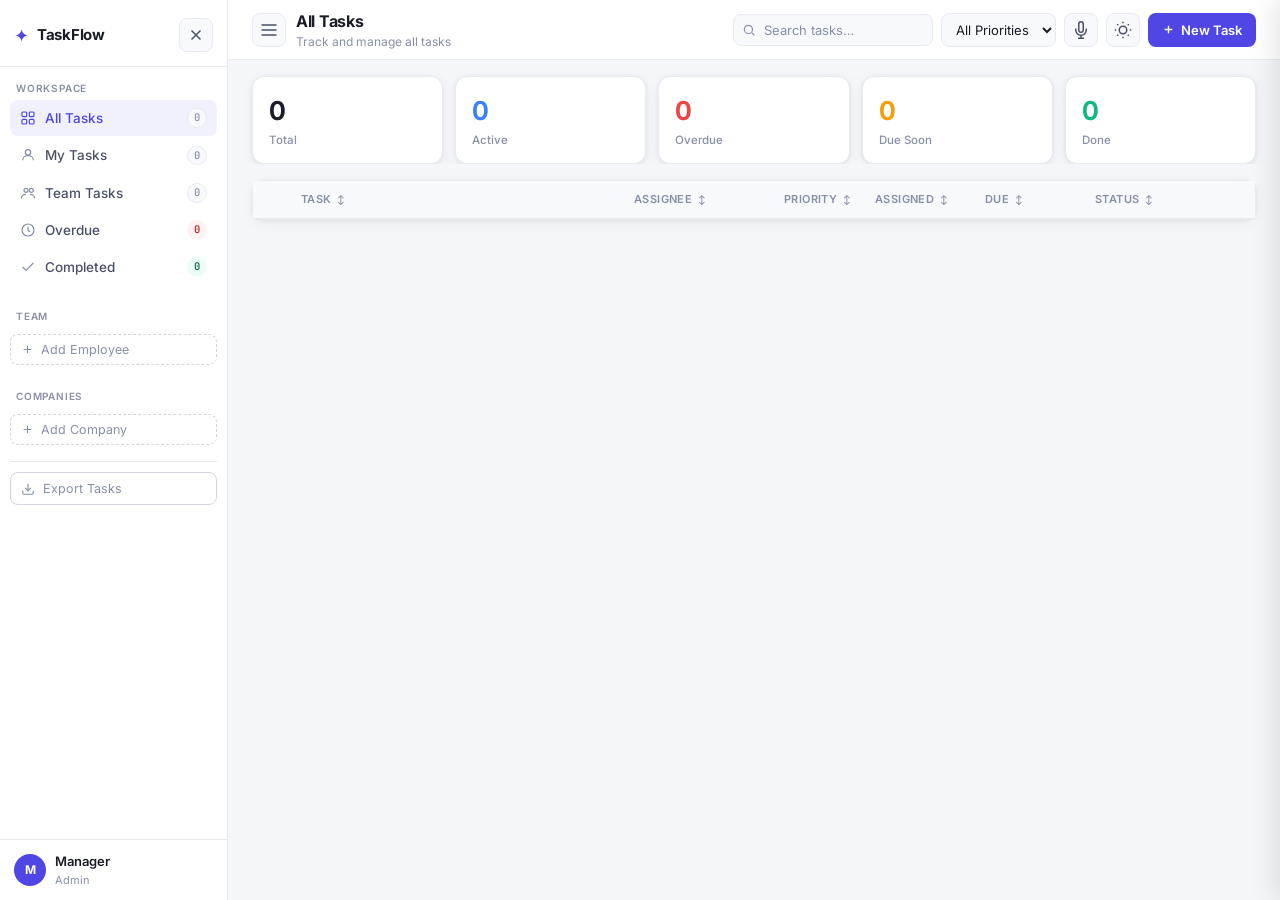
==== commit 9dac8602: "Final Chnages" ====
--- a/index.html
+++ b/index.html
@@ -61,6 +61,12 @@
     <button class="add-emp-btn" id="addCompanyBtn">
       <svg viewBox="0 0 24 24" fill="none" stroke="currentColor" stroke-width="2" width="13" height="13"><path d="M12 5v14M5 12h14"/></svg>
       Add Company
+    </button>
+
+    <div class="nav-export-sep"></div>
+    <button class="nav-export-btn" id="exportBtn">
+      <svg viewBox="0 0 24 24" fill="none" stroke="currentColor" stroke-width="2" width="14" height="14"><path d="M21 15v4a2 2 0 01-2 2H5a2 2 0 01-2-2v-4"/><polyline points="7 10 12 15 17 10"/><line x1="12" y1="15" x2="12" y2="3"/></svg>
+      Export Tasks
     </button>
   </nav>
 
--- a/style.css
+++ b/style.css
@@ -745,6 +745,42 @@
   .s-num { font-size: 18px; }
   .s-lbl { font-size: 10px; }
 }
+
+.nav-export-sep {
+  height: 1px; background: var(--border);
+  margin: 16px 0 10px;
+}
+.nav-export-btn {
+  display: flex; align-items: center; gap: 8px;
+  width: 100%; padding: 8px 10px;
+  background: none; border: 1.5px solid var(--border2);
+  border-radius: var(--radius); color: var(--text3);
+  font-size: 12.5px; font-family: 'Inter', sans-serif;
+  cursor: pointer; transition: border-color .13s, color .13s;
+}
+.nav-export-btn:hover { border-color: var(--indigo); color: var(--indigo); }
+
+/* Export modal */
+.export-modal {
+  background: var(--surface); border: 1px solid var(--border);
+  border-radius: var(--radius-lg); width: 100%; max-width: 400px;
+  box-shadow: var(--shadow-lg); animation: slideUp .2s ease;
+}
+.export-section { display: flex; flex-direction: column; gap: 5px; }
+.export-section .fl { font-size: 12px; font-weight: 600; color: var(--text2); }
+.format-toggle {
+  display: flex; border: 1.5px solid var(--border);
+  border-radius: var(--radius); overflow: hidden;
+}
+.format-toggle button {
+  flex: 1; padding: 8px; border: none; cursor: pointer;
+  font-family: 'Inter', sans-serif; font-size: 13px; font-weight: 500;
+  background: var(--surface2); color: var(--text3);
+  transition: background .13s, color .13s;
+}
+.format-toggle button.active {
+  background: var(--indigo); color: #fff;
+}
 /* ─── RESPONSIVE: ≤ 400px ────────────────────────────── */
 @media (max-width: 400px) {
   .tc-date { display: none; }
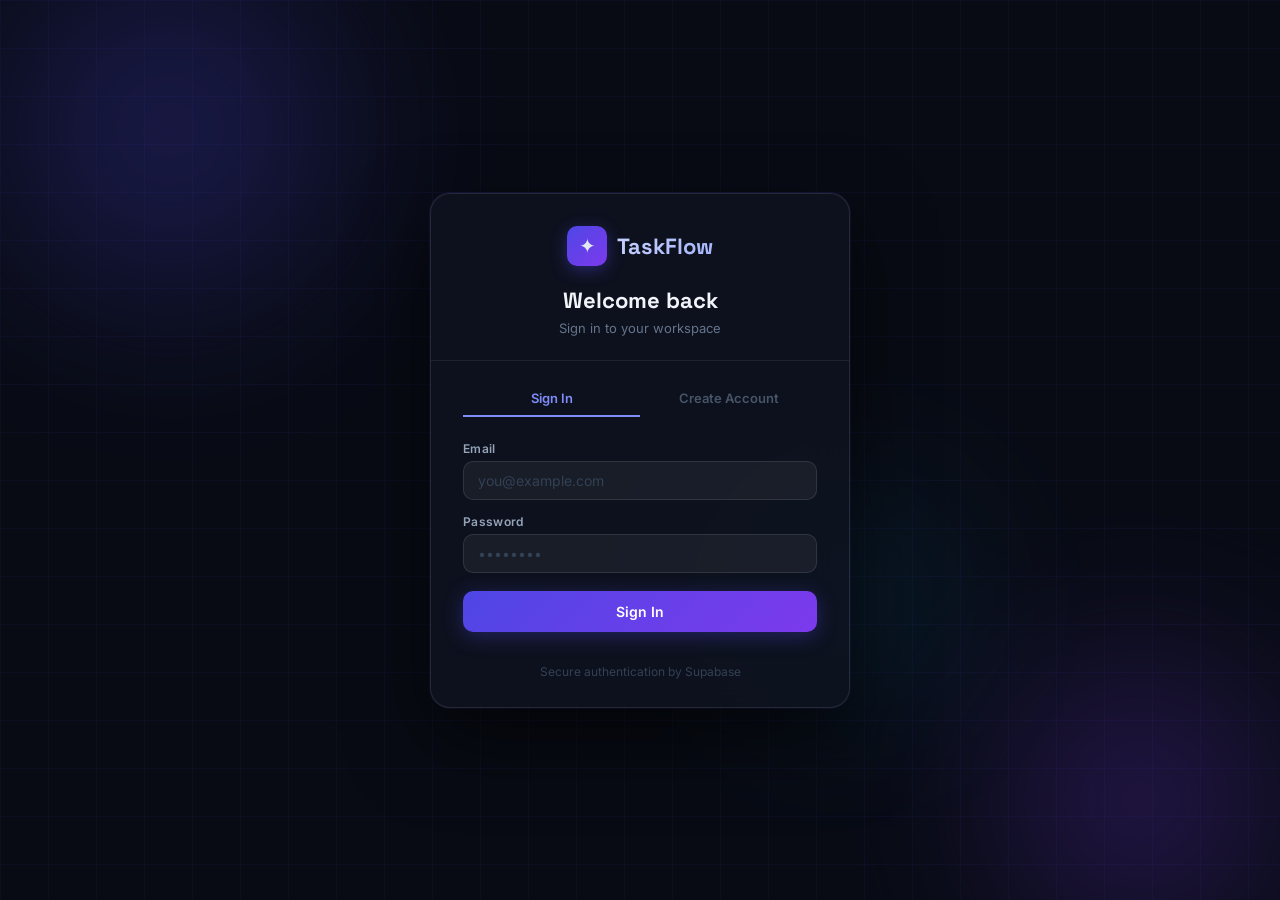
==== commit d79407bb: "Final Update Auth Page" ====
--- a/index.html
+++ b/index.html
@@ -73,10 +73,13 @@
   <div class="sidebar-footer">
     <div class="user-row">
       <div class="av av-indigo" id="userAvatar">M</div>
-      <div>
+      <div style="flex:1;min-width:0;">
         <div class="u-name" id="userNameSidebar">Manager</div>
         <div class="u-role">Admin</div>
       </div>
+      <button class="icon-btn signout-btn" onclick="Auth.signOut()" title="Sign out">
+        <svg viewBox="0 0 24 24" fill="none" stroke="currentColor" stroke-width="2" width="15" height="15"><path d="M9 21H5a2 2 0 01-2-2V5a2 2 0 012-2h4"/><polyline points="16 17 21 12 16 7"/><line x1="21" y1="12" x2="9" y2="12"/></svg>
+      </button>
     </div>
   </div>
 </aside>
@@ -318,6 +321,7 @@
 
 <div class="toast" id="toast"></div>
 
+<script src="auth.js"></script>
 <script src="storage.js"></script>
 <script src="app.js"></script>
 </body>
--- a/style.css
+++ b/style.css
@@ -785,3 +785,11 @@
 @media (max-width: 400px) {
   .tc-date { display: none; }
 }
+
+/* ─── SIGN OUT BUTTON ────────────────────────────────────── */
+.signout-btn {
+  width: 30px; height: 30px; flex-shrink: 0;
+  background: none; border: 1.5px solid var(--border);
+  color: var(--text3);
+}
+.signout-btn:hover { background: var(--red-bg); border-color: var(--red); color: var(--red); }
